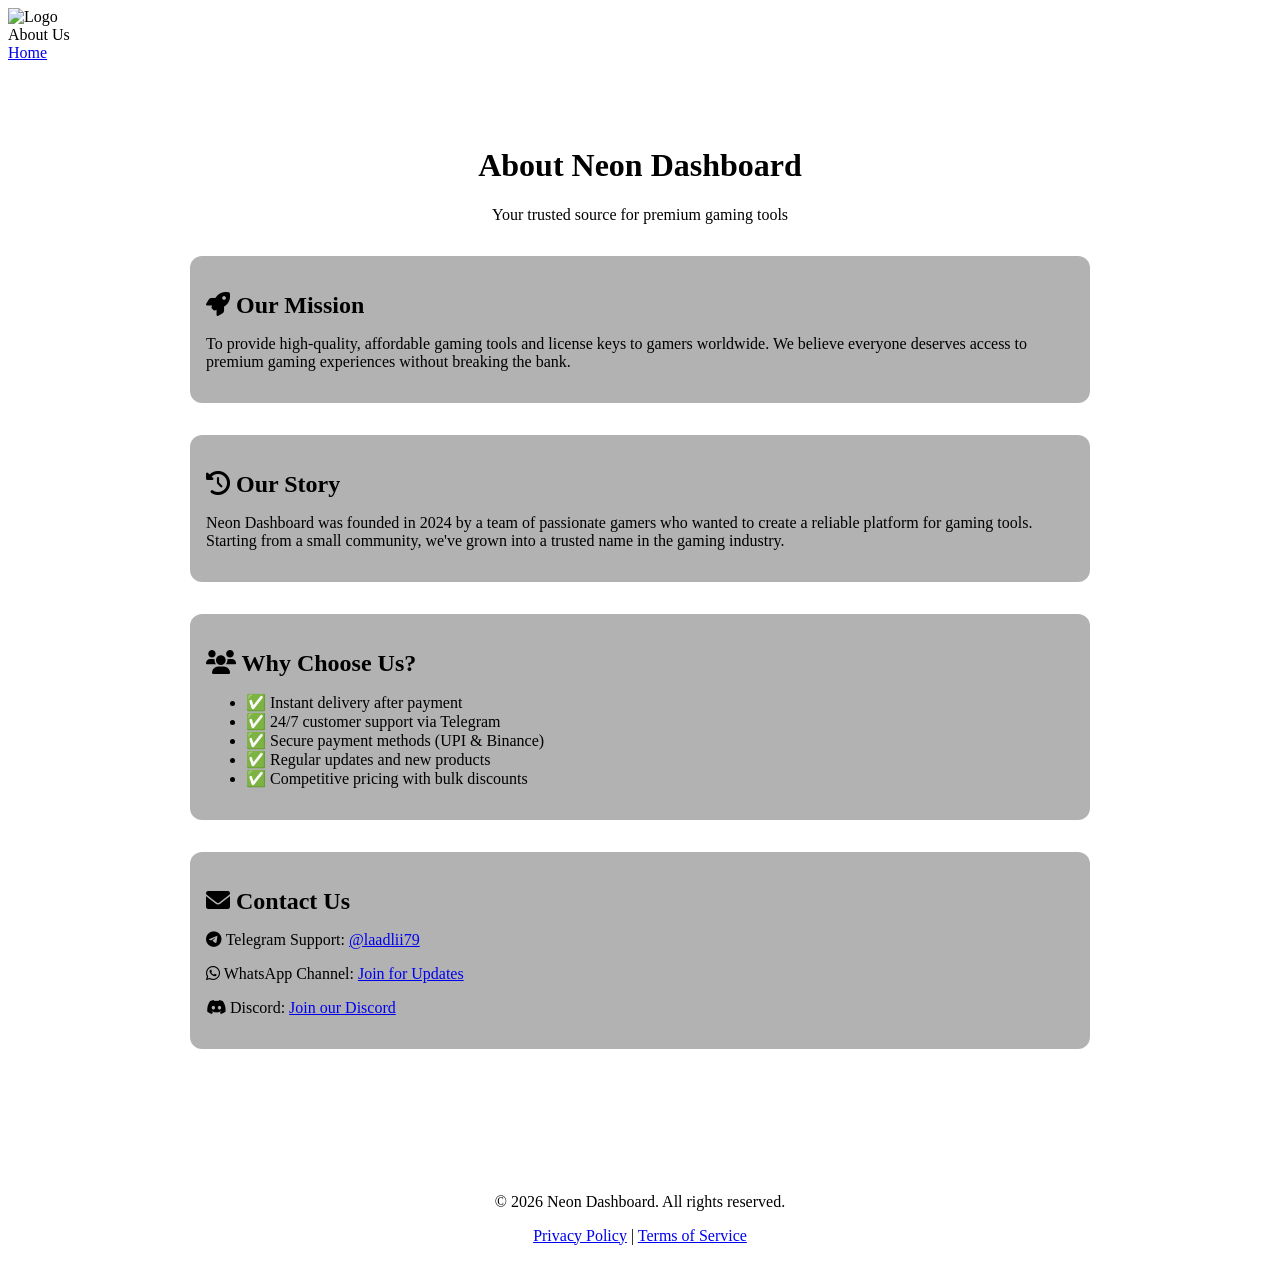
==== templates/about.html @ eb01a177 "Create about.html" ====
<!DOCTYPE html>
<html lang="en">
<head>
    <meta charset="UTF-8">
    <meta name="viewport" content="width=device-width, initial-scale=1.0">
    <title>About Us - Neon Dashboard</title>
    <link rel="stylesheet" href="{{ url_for('static', filename='style.css') }}">
    <link rel="stylesheet" href="https://cdnjs.cloudflare.com/ajax/libs/font-awesome/6.0.0/css/all.min.css">
    <style>
        .about-container {
            max-width: 900px;
            margin: 2rem auto;
            padding: 2rem;
            background: var(--gradient-dark);
            border-radius: 20px;
            border: 2px solid var(--accent-pink);
        }
        .about-header {
            text-align: center;
            margin-bottom: 2rem;
        }
        .about-section {
            margin-bottom: 2rem;
            padding: 1rem;
            background: rgba(0,0,0,0.3);
            border-radius: 12px;
        }
        .about-section h2 {
            color: var(--accent-green);
            margin-bottom: 1rem;
        }
        .footer {
            text-align: center;
            padding: 2rem;
            margin-top: 2rem;
            border-top: 1px solid var(--border-color);
        }
    </style>
</head>
<body>
    <nav class="navbar">
        <div class="nav-container">
            <img src="https://i.ibb.co/1GBn25c5/VID-20260310-172522-610-ezgif-com-video-to-gif-converter.gif" alt="Logo" class="nav-logo">
            <div class="nav-user">About Us</div>
            <a href="/" class="btn-logout">Home</a>
        </div>
    </nav>

    <div class="container">
        <div class="about-container">
            <div class="about-header">
                <h1 class="neon-text">About Neon Dashboard</h1>
                <p>Your trusted source for premium gaming tools</p>
            </div>

            <div class="about-section">
                <h2><i class="fas fa-rocket"></i> Our Mission</h2>
                <p>To provide high-quality, affordable gaming tools and license keys to gamers worldwide. We believe everyone deserves access to premium gaming experiences without breaking the bank.</p>
            </div>

            <div class="about-section">
                <h2><i class="fas fa-history"></i> Our Story</h2>
                <p>Neon Dashboard was founded in 2024 by a team of passionate gamers who wanted to create a reliable platform for gaming tools. Starting from a small community, we've grown into a trusted name in the gaming industry.</p>
            </div>

            <div class="about-section">
                <h2><i class="fas fa-users"></i> Why Choose Us?</h2>
                <ul>
                    <li>✅ Instant delivery after payment</li>
                    <li>✅ 24/7 customer support via Telegram</li>
                    <li>✅ Secure payment methods (UPI & Binance)</li>
                    <li>✅ Regular updates and new products</li>
                    <li>✅ Competitive pricing with bulk discounts</li>
                </ul>
            </div>

            <div class="about-section">
                <h2><i class="fas fa-envelope"></i> Contact Us</h2>
                <p><i class="fab fa-telegram"></i> Telegram Support: <a href="https://t.me/लाडली79" target="_blank">@laadlii79</a></p>
                <p><i class="fab fa-whatsapp"></i> WhatsApp Channel: <a href="https://whatsapp.com/channel/0029Vb8933MC6ZvoqBiPVq2h" target="_blank">Join for Updates</a></p>
                <p><i class="fab fa-discord"></i> Discord: <a href="https://discord.gg/ATK3JcG7rB" target="_blank">Join our Discord</a></p>
            </div>
        </div>
    </div>

    <div class="footer">
        <p>&copy; 2026 Neon Dashboard. All rights reserved.</p>
        <a href="/privacy">Privacy Policy</a> |
        <a href="/terms">Terms of Service</a>
    </div>
</body>
</html>
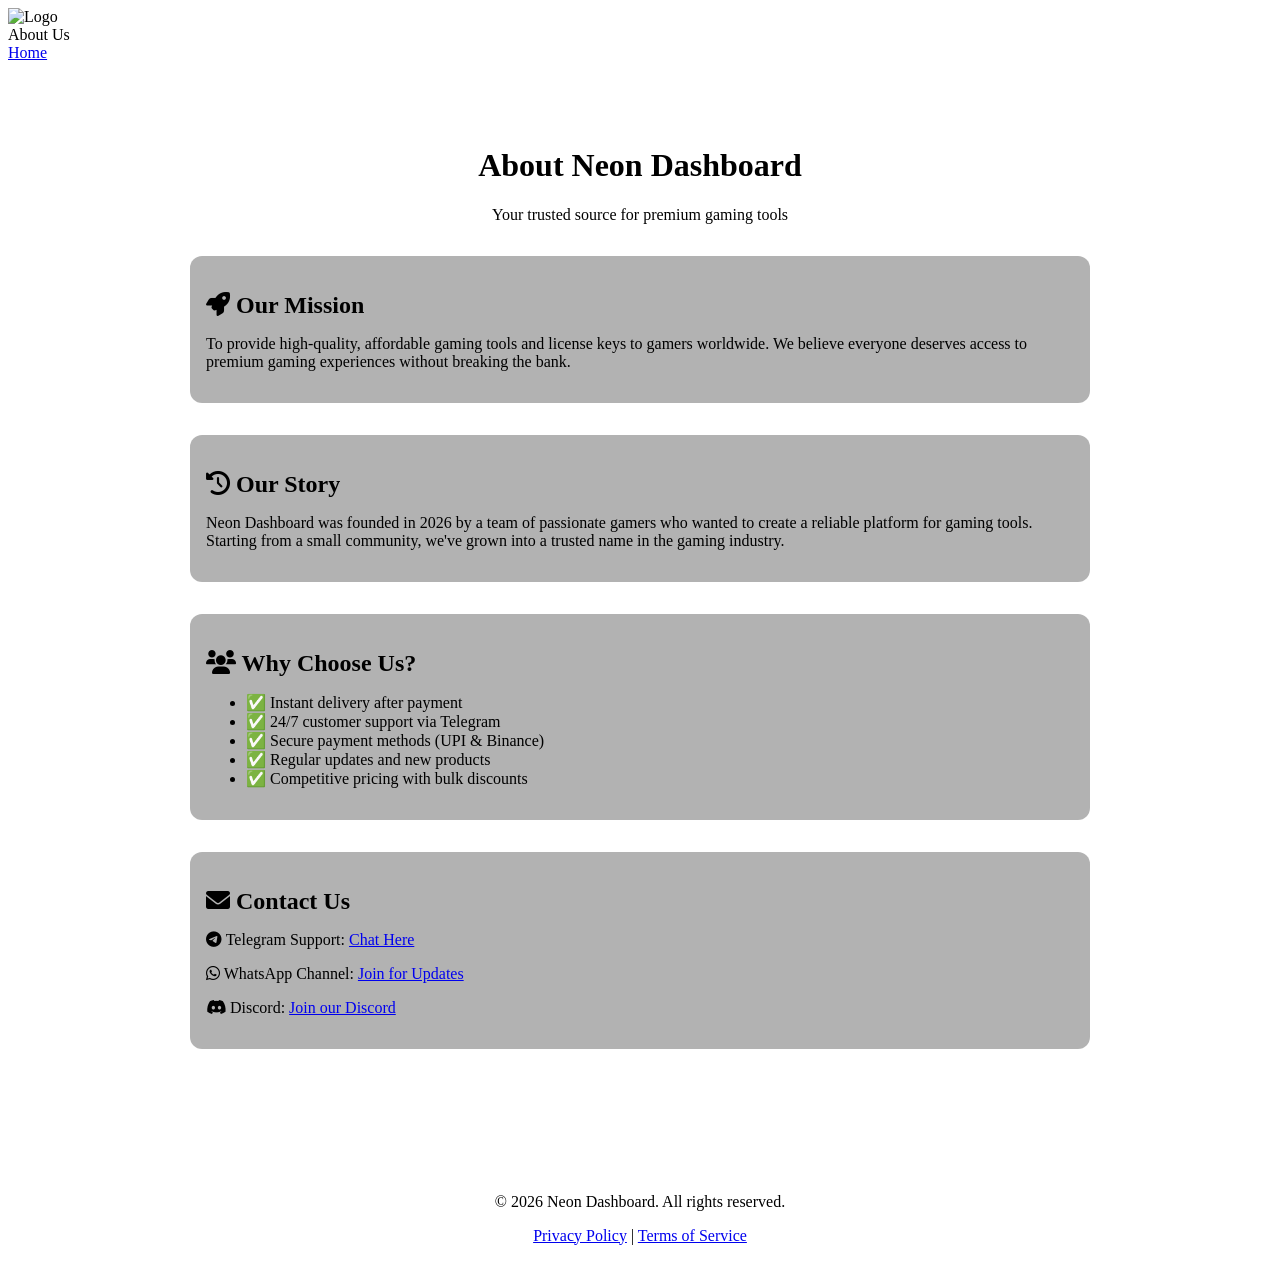
==== commit 22e9f383: "Update about.html" ====
--- a/templates/about.html
+++ b/templates/about.html
@@ -60,7 +60,7 @@
 
             <div class="about-section">
                 <h2><i class="fas fa-history"></i> Our Story</h2>
-                <p>Neon Dashboard was founded in 2024 by a team of passionate gamers who wanted to create a reliable platform for gaming tools. Starting from a small community, we've grown into a trusted name in the gaming industry.</p>
+                <p>Neon Dashboard was founded in 2026 by a team of passionate gamers who wanted to create a reliable platform for gaming tools. Starting from a small community, we've grown into a trusted name in the gaming industry.</p>
             </div>
 
             <div class="about-section">
@@ -76,7 +76,7 @@
 
             <div class="about-section">
                 <h2><i class="fas fa-envelope"></i> Contact Us</h2>
-                <p><i class="fab fa-telegram"></i> Telegram Support: <a href="https://t.me/लाडली79" target="_blank">@laadlii79</a></p>
+                <p><i class="fab fa-telegram"></i> Telegram Support: <a href="https://t.me/laadli79" target="_blank">Chat Here</a></p>
                 <p><i class="fab fa-whatsapp"></i> WhatsApp Channel: <a href="https://whatsapp.com/channel/0029Vb8933MC6ZvoqBiPVq2h" target="_blank">Join for Updates</a></p>
                 <p><i class="fab fa-discord"></i> Discord: <a href="https://discord.gg/ATK3JcG7rB" target="_blank">Join our Discord</a></p>
             </div>
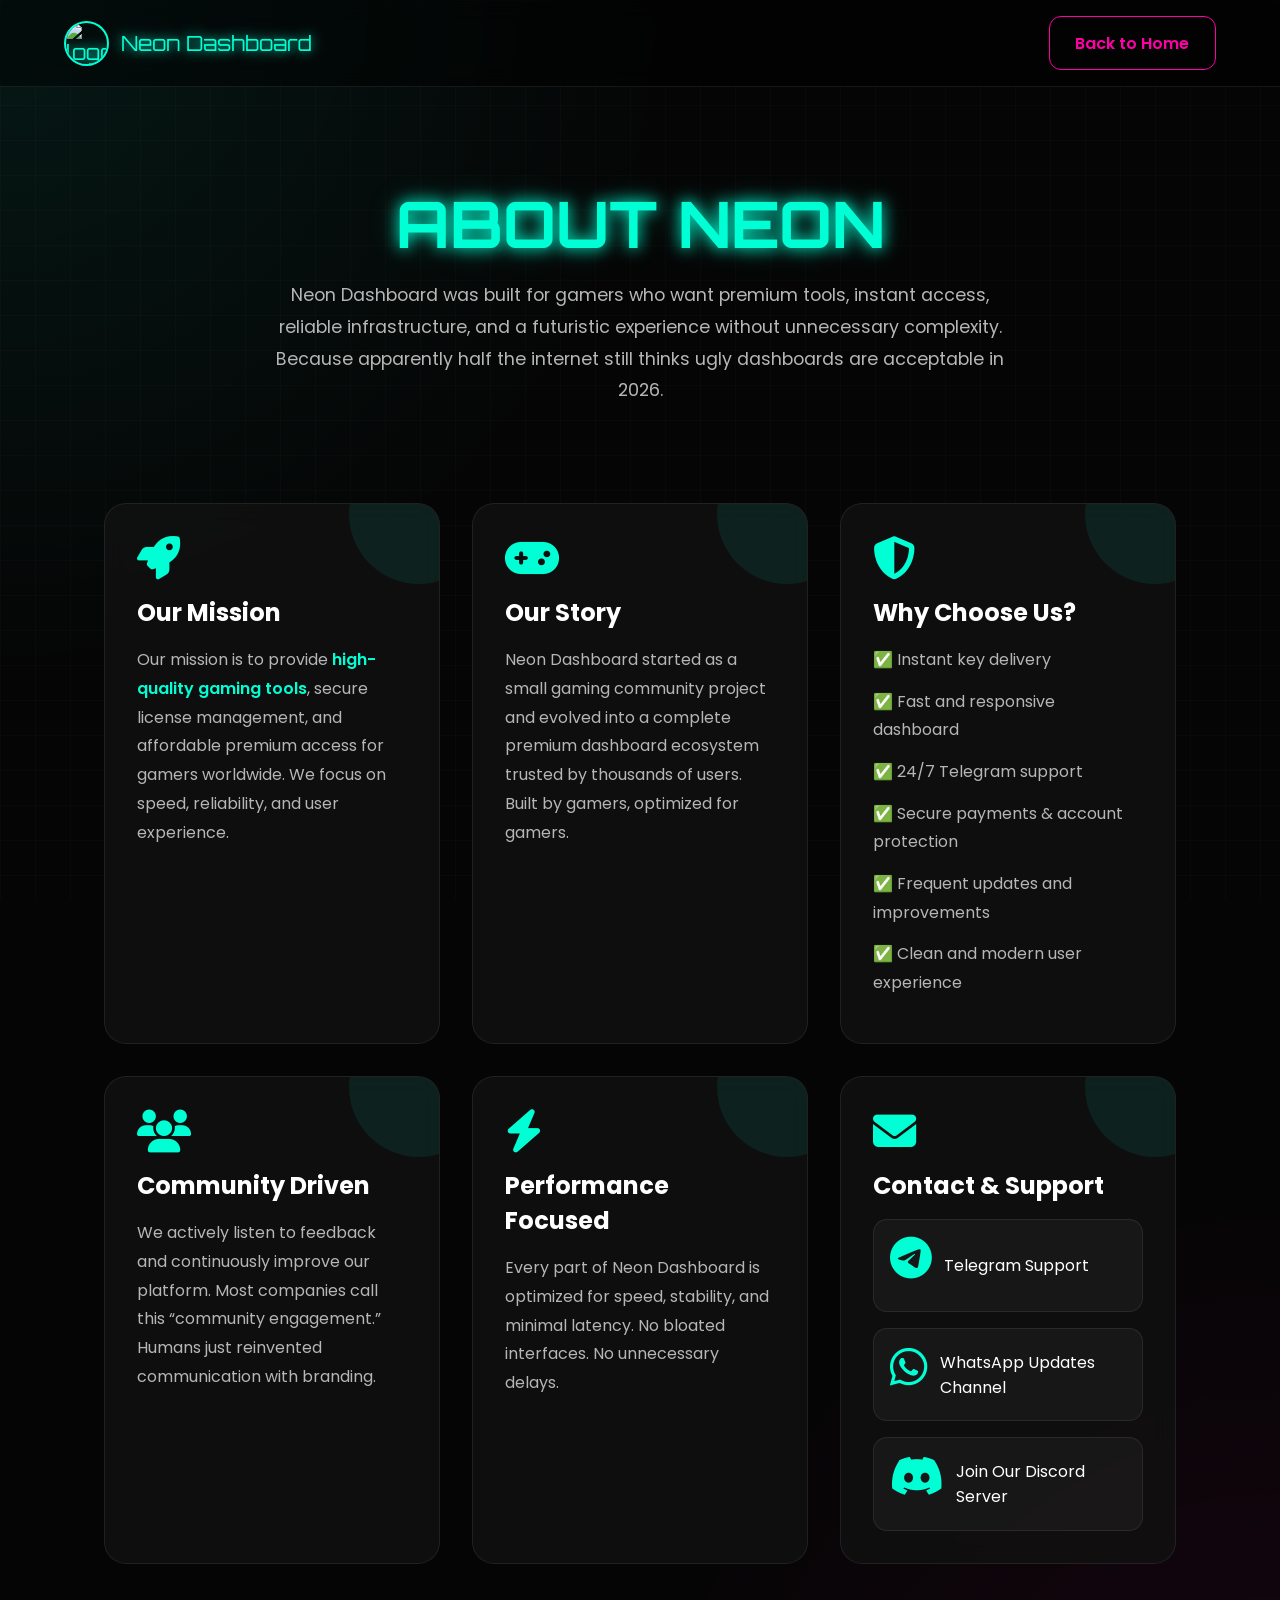
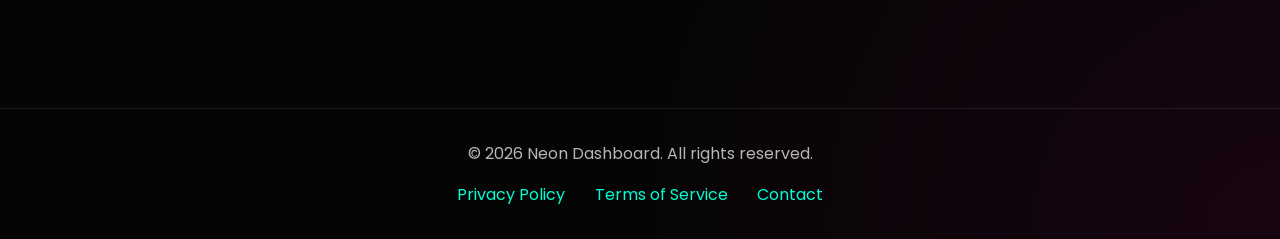
==== commit 9a4c5b4e: "Update about.html" ====
--- a/templates/about.html
+++ b/templates/about.html
@@ -1,92 +1,365 @@
 <!DOCTYPE html>
 <html lang="en">
 <head>
-    <meta charset="UTF-8">
-    <meta name="viewport" content="width=device-width, initial-scale=1.0">
-    <title>About Us - Neon Dashboard</title>
-    <link rel="stylesheet" href="{{ url_for('static', filename='style.css') }}">
-    <link rel="stylesheet" href="https://cdnjs.cloudflare.com/ajax/libs/font-awesome/6.0.0/css/all.min.css">
-    <style>
-        .about-container {
-            max-width: 900px;
-            margin: 2rem auto;
-            padding: 2rem;
-            background: var(--gradient-dark);
-            border-radius: 20px;
-            border: 2px solid var(--accent-pink);
-        }
-        .about-header {
-            text-align: center;
-            margin-bottom: 2rem;
-        }
-        .about-section {
-            margin-bottom: 2rem;
-            padding: 1rem;
-            background: rgba(0,0,0,0.3);
-            border-radius: 12px;
-        }
-        .about-section h2 {
-            color: var(--accent-green);
-            margin-bottom: 1rem;
-        }
-        .footer {
-            text-align: center;
-            padding: 2rem;
-            margin-top: 2rem;
-            border-top: 1px solid var(--border-color);
-        }
-    </style>
+  <meta charset="UTF-8" />
+  <meta name="viewport" content="width=device-width, initial-scale=1.0" />
+  <title>About Us | Neon Dashboard</title>
+
+  <link rel="preconnect" href="https://fonts.googleapis.com">
+  <link rel="preconnect" href="https://fonts.gstatic.com" crossorigin>
+  <link href="https://fonts.googleapis.com/css2?family=Orbitron:wght@400;600;700&family=Poppins:wght@300;400;500;600&display=swap" rel="stylesheet">
+  <link rel="stylesheet" href="https://cdnjs.cloudflare.com/ajax/libs/font-awesome/6.5.1/css/all.min.css">
+
+  <style>
+    * {
+      margin: 0;
+      padding: 0;
+      box-sizing: border-box;
+    }
+
+    :root {
+      --bg: #050505;
+      --card: rgba(18,18,18,0.75);
+      --accent: #00ffd5;
+      --pink: #ff00a6;
+      --text: #ffffff;
+      --muted: #b6b6b6;
+      --border: rgba(255,255,255,0.08);
+      --shadow: 0 0 35px rgba(0,255,213,0.15);
+    }
+
+    body {
+      background:
+        radial-gradient(circle at top left, rgba(0,255,213,0.08), transparent 30%),
+        radial-gradient(circle at bottom right, rgba(255,0,166,0.08), transparent 30%),
+        #050505;
+      color: var(--text);
+      font-family: 'Poppins', sans-serif;
+      overflow-x: hidden;
+    }
+
+    body::before {
+      content: '';
+      position: fixed;
+      inset: 0;
+      background-image:
+        linear-gradient(rgba(255,255,255,0.02) 1px, transparent 1px),
+        linear-gradient(90deg, rgba(255,255,255,0.02) 1px, transparent 1px);
+      background-size: 35px 35px;
+      z-index: -1;
+    }
+
+    .navbar {
+      width: 100%;
+      padding: 1rem 5%;
+      display: flex;
+      justify-content: space-between;
+      align-items: center;
+      position: sticky;
+      top: 0;
+      z-index: 999;
+      backdrop-filter: blur(12px);
+      background: rgba(0,0,0,0.45);
+      border-bottom: 1px solid var(--border);
+    }
+
+    .logo {
+      display: flex;
+      align-items: center;
+      gap: 12px;
+      font-family: 'Orbitron', sans-serif;
+      font-size: 1.3rem;
+      color: var(--accent);
+      text-shadow: 0 0 12px var(--accent);
+    }
+
+    .logo img {
+      width: 45px;
+      height: 45px;
+      border-radius: 50%;
+      border: 2px solid var(--accent);
+      object-fit: cover;
+    }
+
+    .nav-btn {
+      text-decoration: none;
+      padding: 0.85rem 1.6rem;
+      border-radius: 12px;
+      border: 1px solid var(--pink);
+      color: var(--pink);
+      transition: 0.3s ease;
+      font-weight: 600;
+    }
+
+    .nav-btn:hover {
+      background: var(--pink);
+      color: #fff;
+      box-shadow: 0 0 20px rgba(255,0,166,0.3);
+    }
+
+    .hero {
+      text-align: center;
+      padding: 6rem 5% 4rem;
+    }
+
+    .hero h1 {
+      font-size: 4rem;
+      font-family: 'Orbitron', sans-serif;
+      color: var(--accent);
+      text-shadow:
+        0 0 15px var(--accent),
+        0 0 30px rgba(0,255,213,0.35);
+      margin-bottom: 1rem;
+    }
+
+    .hero p {
+      max-width: 760px;
+      margin: auto;
+      color: var(--muted);
+      line-height: 1.8;
+      font-size: 1.1rem;
+    }
+
+    .about-wrapper {
+      max-width: 1200px;
+      margin: auto;
+      padding: 2rem 5% 5rem;
+    }
+
+    .grid {
+      display: grid;
+      grid-template-columns: repeat(auto-fit, minmax(300px, 1fr));
+      gap: 2rem;
+    }
+
+    .card {
+      background: var(--card);
+      border: 1px solid var(--border);
+      border-radius: 22px;
+      padding: 2rem;
+      backdrop-filter: blur(12px);
+      transition: 0.35s ease;
+      position: relative;
+      overflow: hidden;
+    }
+
+    .card::before {
+      content: '';
+      position: absolute;
+      width: 140px;
+      height: 140px;
+      background: rgba(0,255,213,0.08);
+      border-radius: 50%;
+      top: -60px;
+      right: -50px;
+    }
+
+    .card:hover {
+      transform: translateY(-8px);
+      border-color: var(--accent);
+      box-shadow: var(--shadow);
+    }
+
+    .card i {
+      font-size: 2.7rem;
+      margin-bottom: 1rem;
+      color: var(--accent);
+    }
+
+    .card h2 {
+      margin-bottom: 1rem;
+      font-size: 1.5rem;
+    }
+
+    .card p,
+    .card li {
+      color: var(--muted);
+      line-height: 1.8;
+    }
+
+    .card ul {
+      list-style: none;
+      margin-top: 1rem;
+    }
+
+    .card li {
+      margin-bottom: 0.8rem;
+    }
+
+    .highlight {
+      color: var(--accent);
+      font-weight: 600;
+    }
+
+    .contact-links {
+      display: flex;
+      flex-direction: column;
+      gap: 1rem;
+      margin-top: 1rem;
+    }
+
+    .contact-links a {
+      text-decoration: none;
+      color: white;
+      background: rgba(255,255,255,0.04);
+      padding: 1rem;
+      border-radius: 14px;
+      border: 1px solid var(--border);
+      transition: 0.3s ease;
+      display: flex;
+      align-items: center;
+      gap: 12px;
+    }
+
+    .contact-links a:hover {
+      border-color: var(--accent);
+      transform: translateX(5px);
+      box-shadow: var(--shadow);
+    }
+
+    .footer {
+      border-top: 1px solid var(--border);
+      text-align: center;
+      padding: 2rem 5%;
+      margin-top: 4rem;
+    }
+
+    .footer p {
+      color: var(--muted);
+      margin-bottom: 1rem;
+    }
+
+    .footer a {
+      color: var(--accent);
+      text-decoration: none;
+      margin: 0 0.8rem;
+    }
+
+    .footer a:hover {
+      color: var(--pink);
+    }
+
+    @media(max-width: 768px) {
+      .hero h1 {
+        font-size: 2.7rem;
+      }
+
+      .navbar {
+        flex-direction: column;
+        gap: 1rem;
+      }
+    }
+  </style>
 </head>
 <body>
-    <nav class="navbar">
-        <div class="nav-container">
-            <img src="https://i.ibb.co/1GBn25c5/VID-20260310-172522-610-ezgif-com-video-to-gif-converter.gif" alt="Logo" class="nav-logo">
-            <div class="nav-user">About Us</div>
-            <a href="/" class="btn-logout">Home</a>
+
+  <nav class="navbar">
+    <div class="logo">
+      <img src="https://i.ibb.co/1GBn25c5/VID-20260310-172522-610-ezgif-com-video-to-gif-converter.gif" alt="logo">
+      Neon Dashboard
+    </div>
+
+    <a href="/" class="nav-btn">Back to Home</a>
+  </nav>
+
+  <section class="hero">
+    <h1>ABOUT NEON</h1>
+    <p>
+      Neon Dashboard was built for gamers who want premium tools, instant access,
+      reliable infrastructure, and a futuristic experience without unnecessary complexity.
+      Because apparently half the internet still thinks ugly dashboards are acceptable in 2026.
+    </p>
+  </section>
+
+  <section class="about-wrapper">
+    <div class="grid">
+
+      <div class="card">
+        <i class="fas fa-rocket"></i>
+        <h2>Our Mission</h2>
+        <p>
+          Our mission is to provide <span class="highlight">high-quality gaming tools</span>,
+          secure license management, and affordable premium access for gamers worldwide.
+          We focus on speed, reliability, and user experience.
+        </p>
+      </div>
+
+      <div class="card">
+        <i class="fas fa-gamepad"></i>
+        <h2>Our Story</h2>
+        <p>
+          Neon Dashboard started as a small gaming community project and evolved into
+          a complete premium dashboard ecosystem trusted by thousands of users.
+          Built by gamers, optimized for gamers.
+        </p>
+      </div>
+
+      <div class="card">
+        <i class="fas fa-shield-halved"></i>
+        <h2>Why Choose Us?</h2>
+
+        <ul>
+          <li>✅ Instant key delivery</li>
+          <li>✅ Fast and responsive dashboard</li>
+          <li>✅ 24/7 Telegram support</li>
+          <li>✅ Secure payments & account protection</li>
+          <li>✅ Frequent updates and improvements</li>
+          <li>✅ Clean and modern user experience</li>
+        </ul>
+      </div>
+
+      <div class="card">
+        <i class="fas fa-users"></i>
+        <h2>Community Driven</h2>
+        <p>
+          We actively listen to feedback and continuously improve our platform.
+          Most companies call this “community engagement.” Humans just reinvented communication with branding.
+        </p>
+      </div>
+
+      <div class="card">
+        <i class="fas fa-bolt"></i>
+        <h2>Performance Focused</h2>
+        <p>
+          Every part of Neon Dashboard is optimized for speed, stability, and minimal latency.
+          No bloated interfaces. No unnecessary delays.
+        </p>
+      </div>
+
+      <div class="card">
+        <i class="fas fa-envelope"></i>
+        <h2>Contact & Support</h2>
+
+        <div class="contact-links">
+          <a href="https://t.me/laadli79" target="_blank">
+            <i class="fab fa-telegram"></i>
+            Telegram Support
+          </a>
+
+          <a href="https://whatsapp.com/channel/0029Vb8933MC6ZvoqBiPVq2h" target="_blank">
+            <i class="fab fa-whatsapp"></i>
+            WhatsApp Updates Channel
+          </a>
+
+          <a href="https://discord.gg/ATK3JcG7rB" target="_blank">
+            <i class="fab fa-discord"></i>
+            Join Our Discord Server
+          </a>
         </div>
-    </nav>
-
-    <div class="container">
-        <div class="about-container">
-            <div class="about-header">
-                <h1 class="neon-text">About Neon Dashboard</h1>
-                <p>Your trusted source for premium gaming tools</p>
-            </div>
-
-            <div class="about-section">
-                <h2><i class="fas fa-rocket"></i> Our Mission</h2>
-                <p>To provide high-quality, affordable gaming tools and license keys to gamers worldwide. We believe everyone deserves access to premium gaming experiences without breaking the bank.</p>
-            </div>
-
-            <div class="about-section">
-                <h2><i class="fas fa-history"></i> Our Story</h2>
-                <p>Neon Dashboard was founded in 2026 by a team of passionate gamers who wanted to create a reliable platform for gaming tools. Starting from a small community, we've grown into a trusted name in the gaming industry.</p>
-            </div>
-
-            <div class="about-section">
-                <h2><i class="fas fa-users"></i> Why Choose Us?</h2>
-                <ul>
-                    <li>✅ Instant delivery after payment</li>
-                    <li>✅ 24/7 customer support via Telegram</li>
-                    <li>✅ Secure payment methods (UPI & Binance)</li>
-                    <li>✅ Regular updates and new products</li>
-                    <li>✅ Competitive pricing with bulk discounts</li>
-                </ul>
-            </div>
-
-            <div class="about-section">
-                <h2><i class="fas fa-envelope"></i> Contact Us</h2>
-                <p><i class="fab fa-telegram"></i> Telegram Support: <a href="https://t.me/laadli79" target="_blank">Chat Here</a></p>
-                <p><i class="fab fa-whatsapp"></i> WhatsApp Channel: <a href="https://whatsapp.com/channel/0029Vb8933MC6ZvoqBiPVq2h" target="_blank">Join for Updates</a></p>
-                <p><i class="fab fa-discord"></i> Discord: <a href="https://discord.gg/ATK3JcG7rB" target="_blank">Join our Discord</a></p>
-            </div>
-        </div>
+      </div>
+
     </div>
-
-    <div class="footer">
-        <p>&copy; 2026 Neon Dashboard. All rights reserved.</p>
-        <a href="/privacy">Privacy Policy</a> |
-        <a href="/terms">Terms of Service</a>
+  </section>
+
+  <footer class="footer">
+    <p>© 2026 Neon Dashboard. All rights reserved.</p>
+
+    <div>
+      <a href="/privacy">Privacy Policy</a>
+      <a href="/terms">Terms of Service</a>
+      <a href="/contact">Contact</a>
     </div>
+  </footer>
+
 </body>
 </html>
